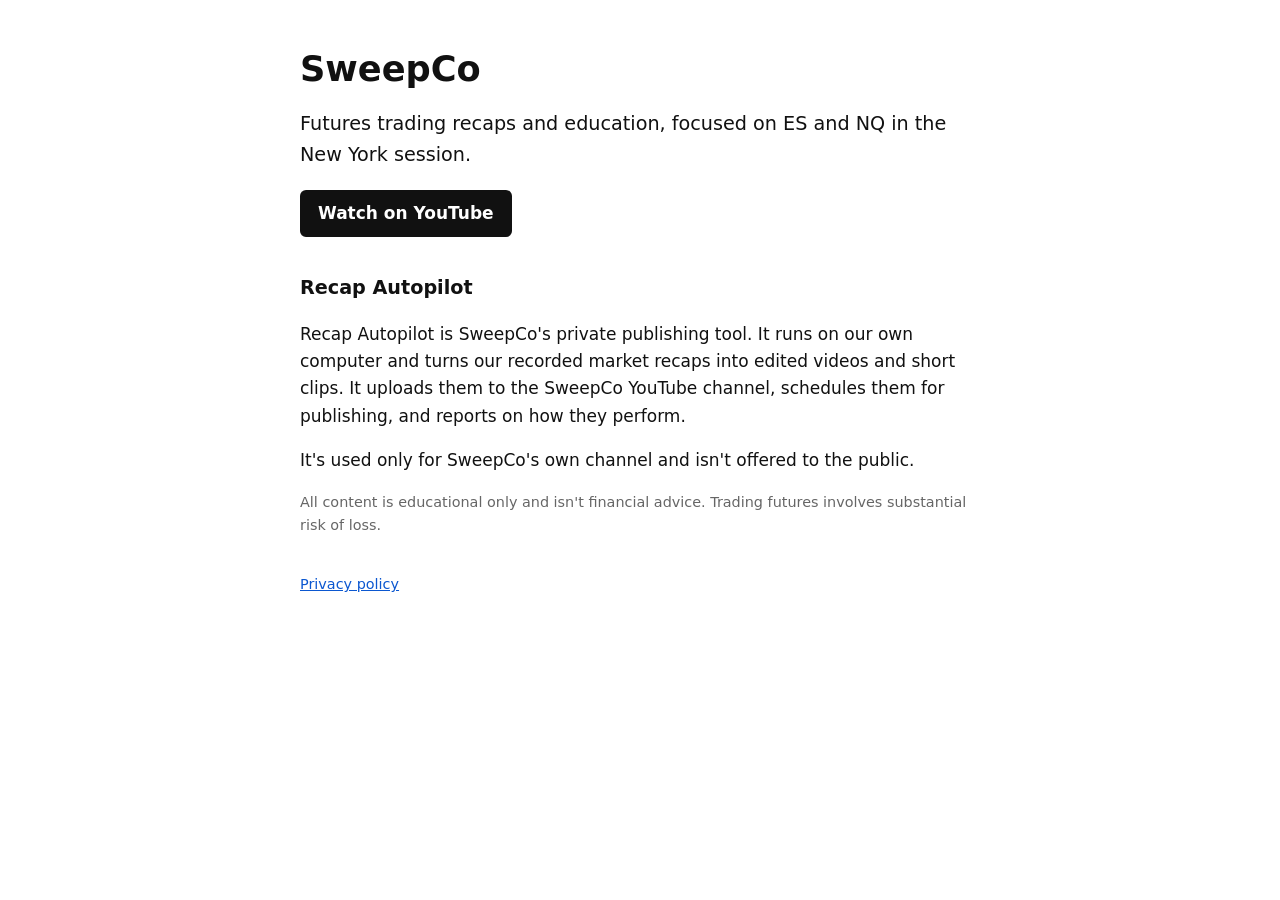
==== index.html @ bca197da "Add SweepCo home page and privacy policy Co-Authored-By: Claude Opus 5.5 <noreply@anthropic.com>" ====
<!doctype html>
<html lang="en">
<head>
<meta charset="utf-8">
<meta name="viewport" content="width=device-width, initial-scale=1">
<title>SweepCo</title>
<meta name="description" content="SweepCo publishes futures trading recaps and education on YouTube.">
<link rel="stylesheet" href="style.css">
</head>
<body>
<main>
  <h1>SweepCo</h1>
  <p class="lead">Futures trading recaps and education, focused on ES and NQ in the New York session.</p>
  <p><a class="button" href="https://youtube.com/@sweepcoofficial">Watch on YouTube</a></p>

  <h2>Recap Autopilot</h2>
  <p>Recap Autopilot is SweepCo's private publishing tool. It runs on our own computer and turns our recorded market recaps into edited videos and short clips. It uploads them to the SweepCo YouTube channel, schedules them for publishing, and reports on how they perform.</p>
  <p>It's used only for SweepCo's own channel and isn't offered to the public.</p>

  <p class="note">All content is educational only and isn't financial advice. Trading futures involves substantial risk of loss.</p>

  <footer><a href="privacy.html">Privacy policy</a></footer>
</main>
</body>
</html>
---- style.css ----
:root { color-scheme: light dark; --bg: #fff; --text: #111; --muted: #666; --link: #0b57d0; --button: #111; --button-text: #fff; }
@media (prefers-color-scheme: dark) {
  :root { --bg: #000; --text: #f5f5f5; --muted: #a3a3a3; --link: #8ab4f8; --button: #f5f5f5; --button-text: #000; }
}
body { margin: 0; background: var(--bg); color: var(--text); font: 17px/1.6 "Segoe UI", system-ui, sans-serif; }
main { max-width: 680px; margin: 0 auto; padding: 48px 16px; }
h1 { font-size: 2.2rem; line-height: 1.2; margin: 0 0 12px; }
h2 { font-size: 1.2rem; margin: 36px 0 8px; }
a { color: var(--link); }
.lead { font-size: 1.2rem; }
.note, footer { color: var(--muted); font-size: 0.9rem; }
.button { display: inline-block; padding: 10px 18px; border-radius: 6px; background: var(--button); color: var(--button-text); text-decoration: none; font-weight: 600; }
footer { margin-top: 36px; }
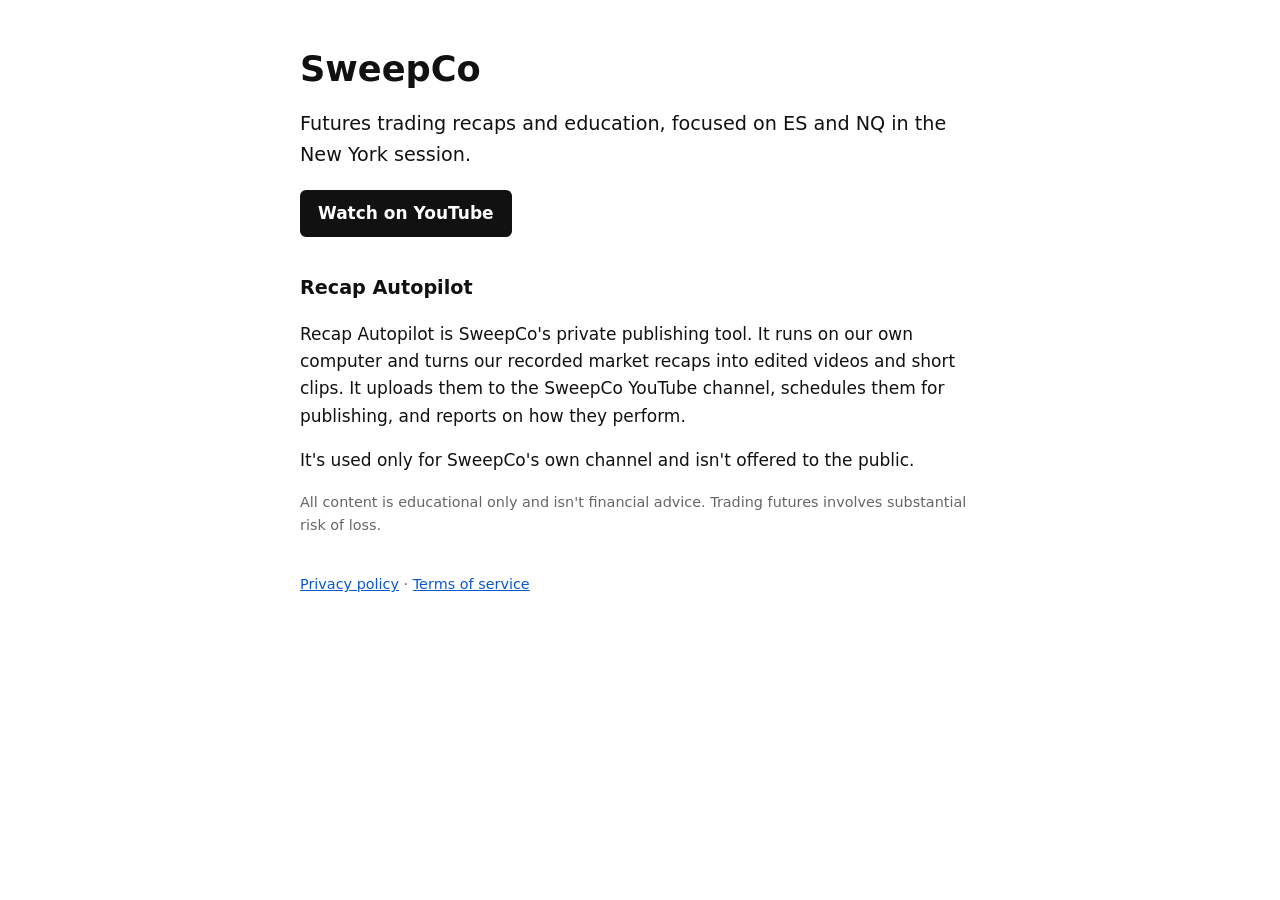
==== commit 996e9abe: "Add terms of service page Co-Authored-By: Claude Opus 5.5 <noreply@anthropic.com>" ====
--- a/index.html
+++ b/index.html
@@ -19,7 +19,7 @@
 
   <p class="note">All content is educational only and isn't financial advice. Trading futures involves substantial risk of loss.</p>
 
-  <footer><a href="privacy.html">Privacy policy</a></footer>
+  <footer><a href="privacy.html">Privacy policy</a> · <a href="terms.html">Terms of service</a></footer>
 </main>
 </body>
 </html>
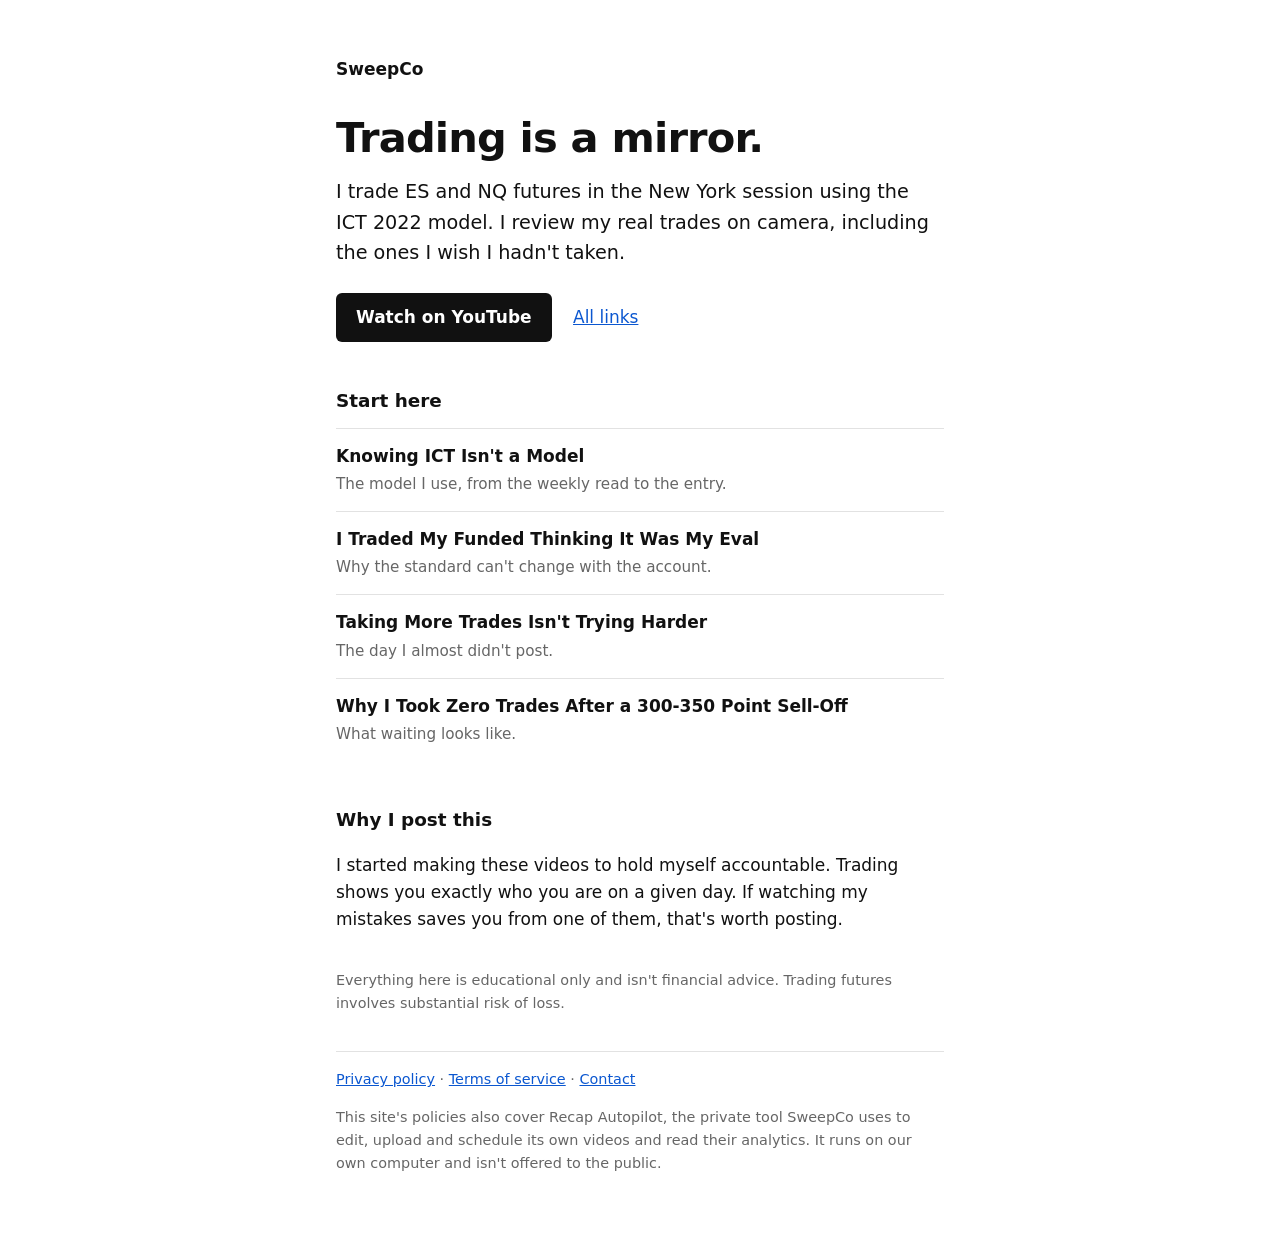
==== commit e8d3e722: "Redesign home page and add links page Co-Authored-By: Claude Opus 5.5 <noreply@anthropic.com>" ====
--- a/index.html
+++ b/index.html
@@ -4,22 +4,33 @@
 <meta charset="utf-8">
 <meta name="viewport" content="width=device-width, initial-scale=1">
 <title>SweepCo</title>
-<meta name="description" content="SweepCo publishes futures trading recaps and education on YouTube.">
+<meta name="description" content="Real ES and NQ futures trades reviewed honestly, mistakes included, so you can learn from them.">
 <link rel="stylesheet" href="style.css">
 </head>
 <body>
 <main>
-  <h1>SweepCo</h1>
-  <p class="lead">Futures trading recaps and education, focused on ES and NQ in the New York session.</p>
-  <p><a class="button" href="https://youtube.com/@sweepcoofficial">Watch on YouTube</a></p>
+  <p class="brand">SweepCo</p>
+  <h1>Trading is a mirror.</h1>
+  <p class="lead">I trade ES and NQ futures in the New York session using the ICT 2022 model. I review my real trades on camera, including the ones I wish I hadn't taken.</p>
+  <p><a class="button" href="https://youtube.com/@sweepcoofficial">Watch on YouTube</a> <a class="text-link" href="links.html">All links</a></p>
 
-  <h2>Recap Autopilot</h2>
-  <p>Recap Autopilot is SweepCo's private publishing tool. It runs on our own computer and turns our recorded market recaps into edited videos and short clips. It uploads them to the SweepCo YouTube channel, schedules them for publishing, and reports on how they perform.</p>
-  <p>It's used only for SweepCo's own channel and isn't offered to the public.</p>
+  <h2>Start here</h2>
+  <ul class="videos">
+    <li><a href="https://youtu.be/eRgahd6Irb8">Knowing ICT Isn't a Model</a><span>The model I use, from the weekly read to the entry.</span></li>
+    <li><a href="https://youtu.be/vtA7BmySKdw">I Traded My Funded Thinking It Was My Eval</a><span>Why the standard can't change with the account.</span></li>
+    <li><a href="https://youtu.be/fpb0hmCSx9w">Taking More Trades Isn't Trying Harder</a><span>The day I almost didn't post.</span></li>
+    <li><a href="https://youtu.be/5qhmjHKMM_Y">Why I Took Zero Trades After a 300-350 Point Sell-Off</a><span>What waiting looks like.</span></li>
+  </ul>
 
-  <p class="note">All content is educational only and isn't financial advice. Trading futures involves substantial risk of loss.</p>
+  <h2>Why I post this</h2>
+  <p>I started making these videos to hold myself accountable. Trading shows you exactly who you are on a given day. If watching my mistakes saves you from one of them, that's worth posting.</p>
 
-  <footer><a href="privacy.html">Privacy policy</a> · <a href="terms.html">Terms of service</a></footer>
+  <p class="note">Everything here is educational only and isn't financial advice. Trading futures involves substantial risk of loss.</p>
+
+  <footer>
+    <a href="privacy.html">Privacy policy</a> · <a href="terms.html">Terms of service</a> · <a href="mailto:sweepcoofficial@gmail.com">Contact</a>
+    <p>This site's policies also cover Recap Autopilot, the private tool SweepCo uses to edit, upload and schedule its own videos and read their analytics. It runs on our own computer and isn't offered to the public.</p>
+  </footer>
 </main>
 </body>
 </html>
--- a/style.css
+++ b/style.css
@@ -1,13 +1,27 @@
-:root { color-scheme: light dark; --bg: #fff; --text: #111; --muted: #666; --link: #0b57d0; --button: #111; --button-text: #fff; }
+:root { color-scheme: light dark; --bg: #fff; --text: #111; --muted: #666; --line: #e2e2e2; --link: #0b57d0; --button: #111; --button-text: #fff; }
 @media (prefers-color-scheme: dark) {
-  :root { --bg: #000; --text: #f5f5f5; --muted: #a3a3a3; --link: #8ab4f8; --button: #f5f5f5; --button-text: #000; }
+  :root { --bg: #000; --text: #f5f5f5; --muted: #a3a3a3; --line: #2a2a2a; --link: #8ab4f8; --button: #f5f5f5; --button-text: #000; }
 }
-body { margin: 0; background: var(--bg); color: var(--text); font: 17px/1.6 "Segoe UI", system-ui, sans-serif; }
-main { max-width: 680px; margin: 0 auto; padding: 48px 16px; }
-h1 { font-size: 2.2rem; line-height: 1.2; margin: 0 0 12px; }
-h2 { font-size: 1.2rem; margin: 36px 0 8px; }
+* { box-sizing: border-box; }
+body { margin: 0; background: var(--bg); color: var(--text); font: 17px/1.6 "Segoe UI", system-ui, -apple-system, sans-serif; }
+main { max-width: 640px; margin: 0 auto; padding: 56px 16px; }
+h1 { font-size: 2.6rem; line-height: 1.1; letter-spacing: -0.02em; margin: 0 0 16px; }
+h2 { font-size: 1.15rem; margin: 44px 0 12px; }
 a { color: var(--link); }
-.lead { font-size: 1.2rem; }
+.brand { font-weight: 700; margin: 0 0 32px; }
+.lead { font-size: 1.2rem; margin: 0 0 24px; }
 .note, footer { color: var(--muted); font-size: 0.9rem; }
-.button { display: inline-block; padding: 10px 18px; border-radius: 6px; background: var(--button); color: var(--button-text); text-decoration: none; font-weight: 600; }
-footer { margin-top: 36px; }
+.note { margin-top: 36px; }
+.button { display: inline-block; padding: 11px 20px; border-radius: 6px; background: var(--button); color: var(--button-text); text-decoration: none; font-weight: 600; }
+.text-link { margin-left: 16px; }
+.videos { list-style: none; margin: 0; padding: 0; }
+.videos li { padding: 14px 0; border-top: 1px solid var(--line); }
+.videos a { display: block; font-weight: 600; color: var(--text); text-decoration: none; }
+.videos a:hover { text-decoration: underline; }
+.videos span { color: var(--muted); font-size: 0.95rem; }
+footer { margin-top: 36px; border-top: 1px solid var(--line); padding-top: 16px; }
+.links { max-width: 460px; }
+.link-row { display: block; margin: 10px 0; padding: 14px 16px; border: 1px solid var(--line); border-radius: 6px; color: var(--text); text-decoration: none; font-weight: 600; }
+.link-row:hover { border-color: var(--text); }
+.link-row.primary { background: var(--button); border-color: var(--button); color: var(--button-text); }
+@media (max-width: 480px) { h1 { font-size: 2.1rem; } main { padding-top: 36px; } }
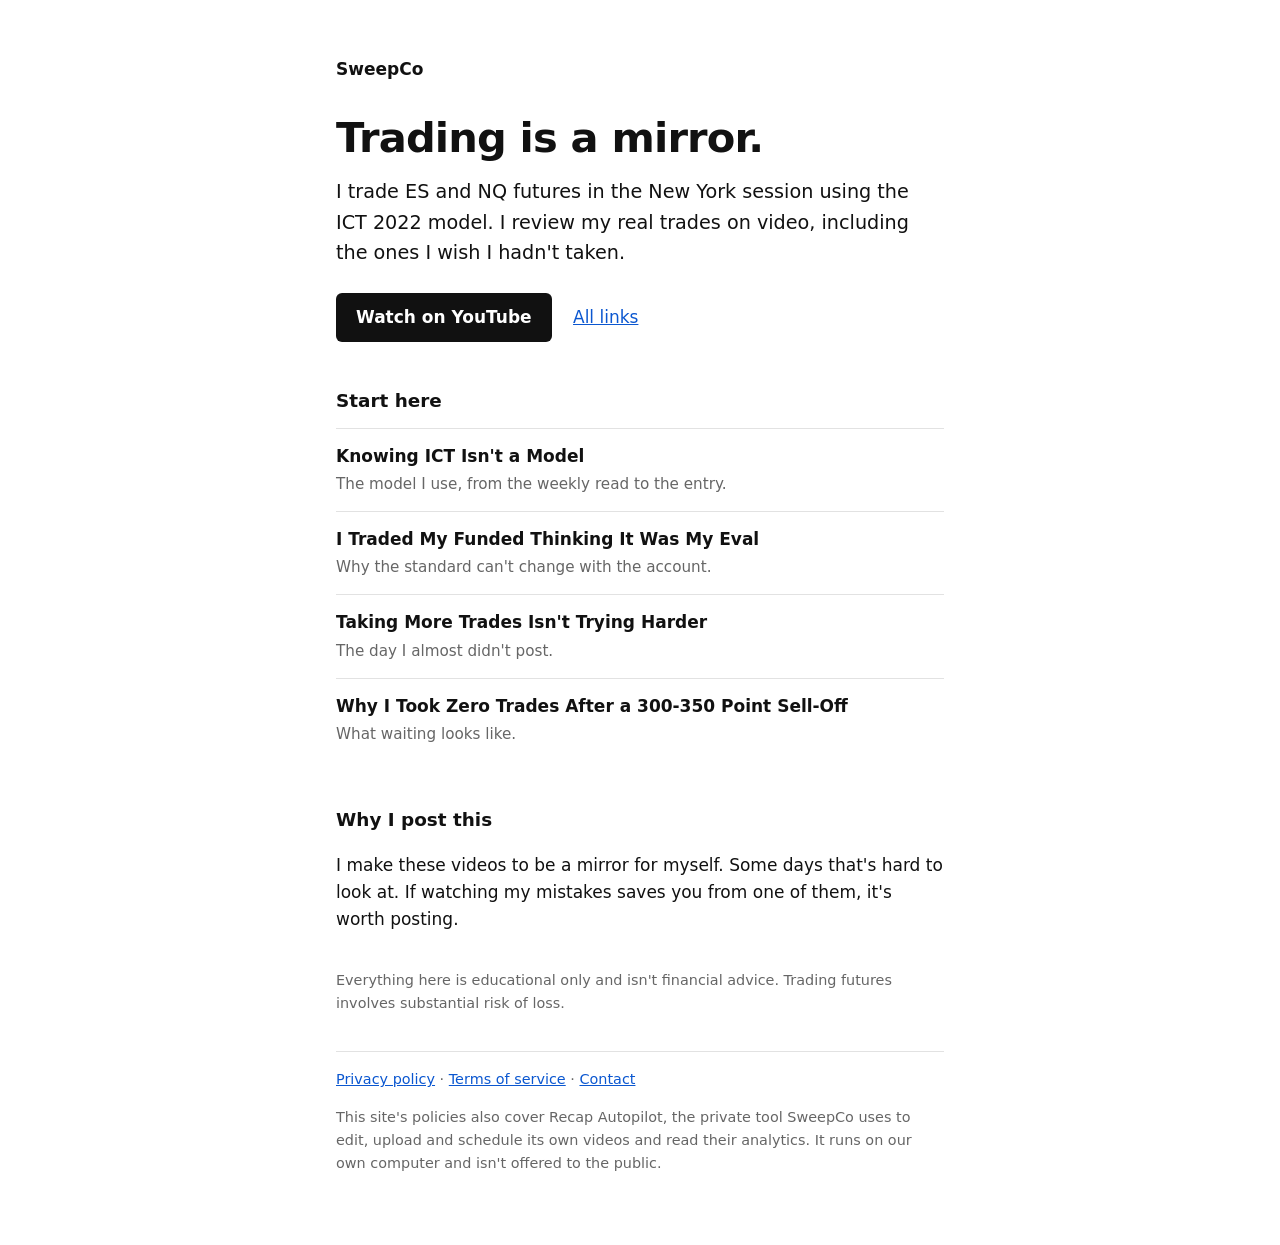
==== commit be738db8: "Correct home page wording Co-Authored-By: Claude Opus 5.5 <noreply@anthropic.com>" ====
--- a/index.html
+++ b/index.html
@@ -11,7 +11,7 @@
 <main>
   <p class="brand">SweepCo</p>
   <h1>Trading is a mirror.</h1>
-  <p class="lead">I trade ES and NQ futures in the New York session using the ICT 2022 model. I review my real trades on camera, including the ones I wish I hadn't taken.</p>
+  <p class="lead">I trade ES and NQ futures in the New York session using the ICT 2022 model. I review my real trades on video, including the ones I wish I hadn't taken.</p>
   <p><a class="button" href="https://youtube.com/@sweepcoofficial">Watch on YouTube</a> <a class="text-link" href="links.html">All links</a></p>
 
   <h2>Start here</h2>
@@ -23,7 +23,7 @@
   </ul>
 
   <h2>Why I post this</h2>
-  <p>I started making these videos to hold myself accountable. Trading shows you exactly who you are on a given day. If watching my mistakes saves you from one of them, that's worth posting.</p>
+  <p>I make these videos to be a mirror for myself. Some days that's hard to look at. If watching my mistakes saves you from one of them, it's worth posting.</p>
 
   <p class="note">Everything here is educational only and isn't financial advice. Trading futures involves substantial risk of loss.</p>
 
